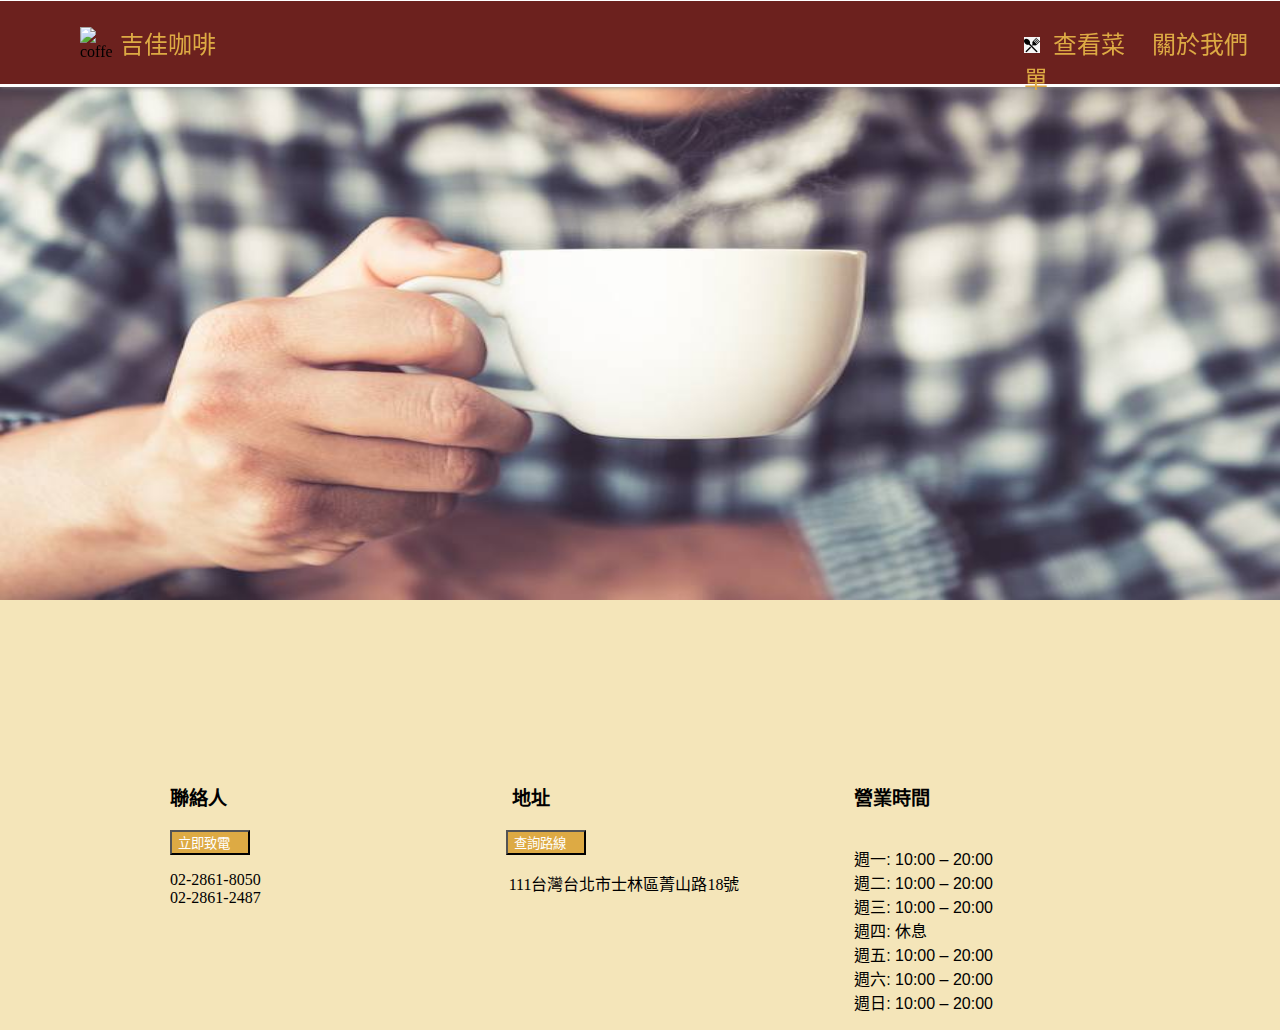
==== aboutus.html @ 7dd310c1 "我的關於我們" ====
<!DOCTYPE html>
<html lang="zh-TW">

<head>
  <meta charset="UTF-8">
  <meta name="viewport" content="width=device-width, initial-scale=1.0">
  <title>tbrccoffee</title>
  <link rel="stylesheet" type="text/css" href="css/normalize.css" />
  <link rel="stylesheet" type="text/css" href="css/aboutus.css" />
</head>

<body class="body">
  <header class="header">
    <div class="headerbox">
      <img src="/img/coffee_icon.jpg" alt="coffee_icon" class="coffee_icon">
      <p class="header_title">吉佳咖啡</p>
    </div><!-- headerbox -->
    <div class="header_link">
      <a href="" class="header_link_item menu_link"><img src="img/menu.jpg" alt="menu_image" class="menu_image">查看菜單</a>
      <a href="" class="header_link_item aboutus_link">關於我們</a>
    </div><!-- header_link -->
  </header><!-- header -->
  <div class="container">
    <img src="img/coffee1.jpg" alt="main_image" class="main_image">










    <footer class="footer">
      <div class="line_separate"></div>
      <div class="footer_itembox">
        <p class="footer_item">聯絡人</p>
        <p class="footer_item">地址</p>
        <p class="footer_item">營業時間</p>
      </div><!-- footer_itembox -->
      <aside class="footer_business_hour">
        <p class="business_hour">週一: 10:00 – 20:00<br>週二: 10:00 – 20:00<br>週三: 10:00 – 20:00<br>週四: 休息<br>週五: 10:00 –
          20:00<br>週六: 10:00 – 20:00<br>週日: 10:00 – 20:00</p>
      </aside><!-- footer_business_hour-->
      <div class="footer_button">
        <input class="call_button" type="button" value="立即致電" onclick="location.href=''">
        <input class="search_button" type="button" value="查詢路線" onclick="location.href=''">
      </div><!-- footer_button -->
      <div class="footer_databox">
        <p class="footer_data">02-2861-8050<br>02-2861-2487</p>
        <p class="footer_data footer_data_address">111台灣台北市士林區菁山路18號</p>
      </div><!-- footer_databox-->
    </footer>
  </div><!-- container -->
</body>

</html>
---- css/aboutus.css ----
.body {
  box-sizing: border-box;
  width: 100%;
  background-color: #f4e5b9;
  margin: 0em;
  padding: 0em;
}

/*-- header --*/
.header {
  position: fixed;
  top: 0;
  width: 100%;
  margin: 0px auto;
  display: flex;
  justify-content: space-between;
  align-items: center;
  border-width: 1px 0px 3px 0px;
  border-top-style: solid;
  border-bottom-style: solid;
  border-color: #ffffff;
  box-shadow: 0px 0px 5px #808080;
  background-color: #6c211e;
}

.headerbox {
  display: flex;
  align-items: center;
  margin: 0px 0px;
  padding-left: 5rem;
}

.coffee_icon {
  max-width: 2rem;
  max-height: 2rem;
}

.header_title {
  font-size: 1.5rem;
  color: #ddaa44;
  margin-left: 0.5rem;
}

.header_link {
  display: flex;
  justify-content: space-between;
  align-items: center;
  width: 20%;
}

.menu_image {
  max-width: 1rem;
  max-height: 1rem;
  margin-right: 0.8rem;
}

.header_link_item {
  font-size: 1.5rem;
  font-family: 'Fira Sans', sans-serif;
  color: #ddaa44;
  text-decoration: none;
  margin: 0px 0px;
}

.menu_link {
  width: 10rem;
  height: 2.2rem;
  margin-right: 1rem;
}

.aboutus_link {
  width: 10rem;
  height: 2.2rem;
  margin-right: 1rem;
}
/*-- container --*/
.container {
  width: 100%;
  margin-top: 0px;
  margin-left: 0px;
  margin-right: 0px;
  text-align: center;
}
/*-- basic_introduce --*/

.main_image {
  width: inherit;
  height:600px;
  margin: 0rem 0rem;
}






/*-- footer --*/
.footer{
  width: 940px;
  margin-top: 10rem;
  margin-left: auto;
  margin-right: auto;
  text-align: center;
}
.footer_itembox {
  display: flex;
  justify-content: space-between;
}

.footer_item {
  width: 16rem;
  text-align: left;
  font-size: 1.2rem;
  font-weight: 600;
}

.footer_business_hour {
  width: 33%;
  float: right;
  font-family: 'Fira Sans', sans-serif;
  color: #000000;
}

.business_hour {
  text-align: left;
  margin-left: 3.4rem;
}

.footer_button {
  display: flex;
}

.call_button {
  width: 5rem;
  text-align: left;
  background-color: #ddaa44;
  color: #ffffff;
}

.search_button{
  width: 5rem;
  text-align: left;
  background-color: #ddaa44;
  color: #ffffff;
  margin-left: 16rem;
}

.footer_databox {
  display: flex;
}

.footer_data {
  text-align: left;
}

.footer_data_address {
  margin-left: 15.5rem;
}
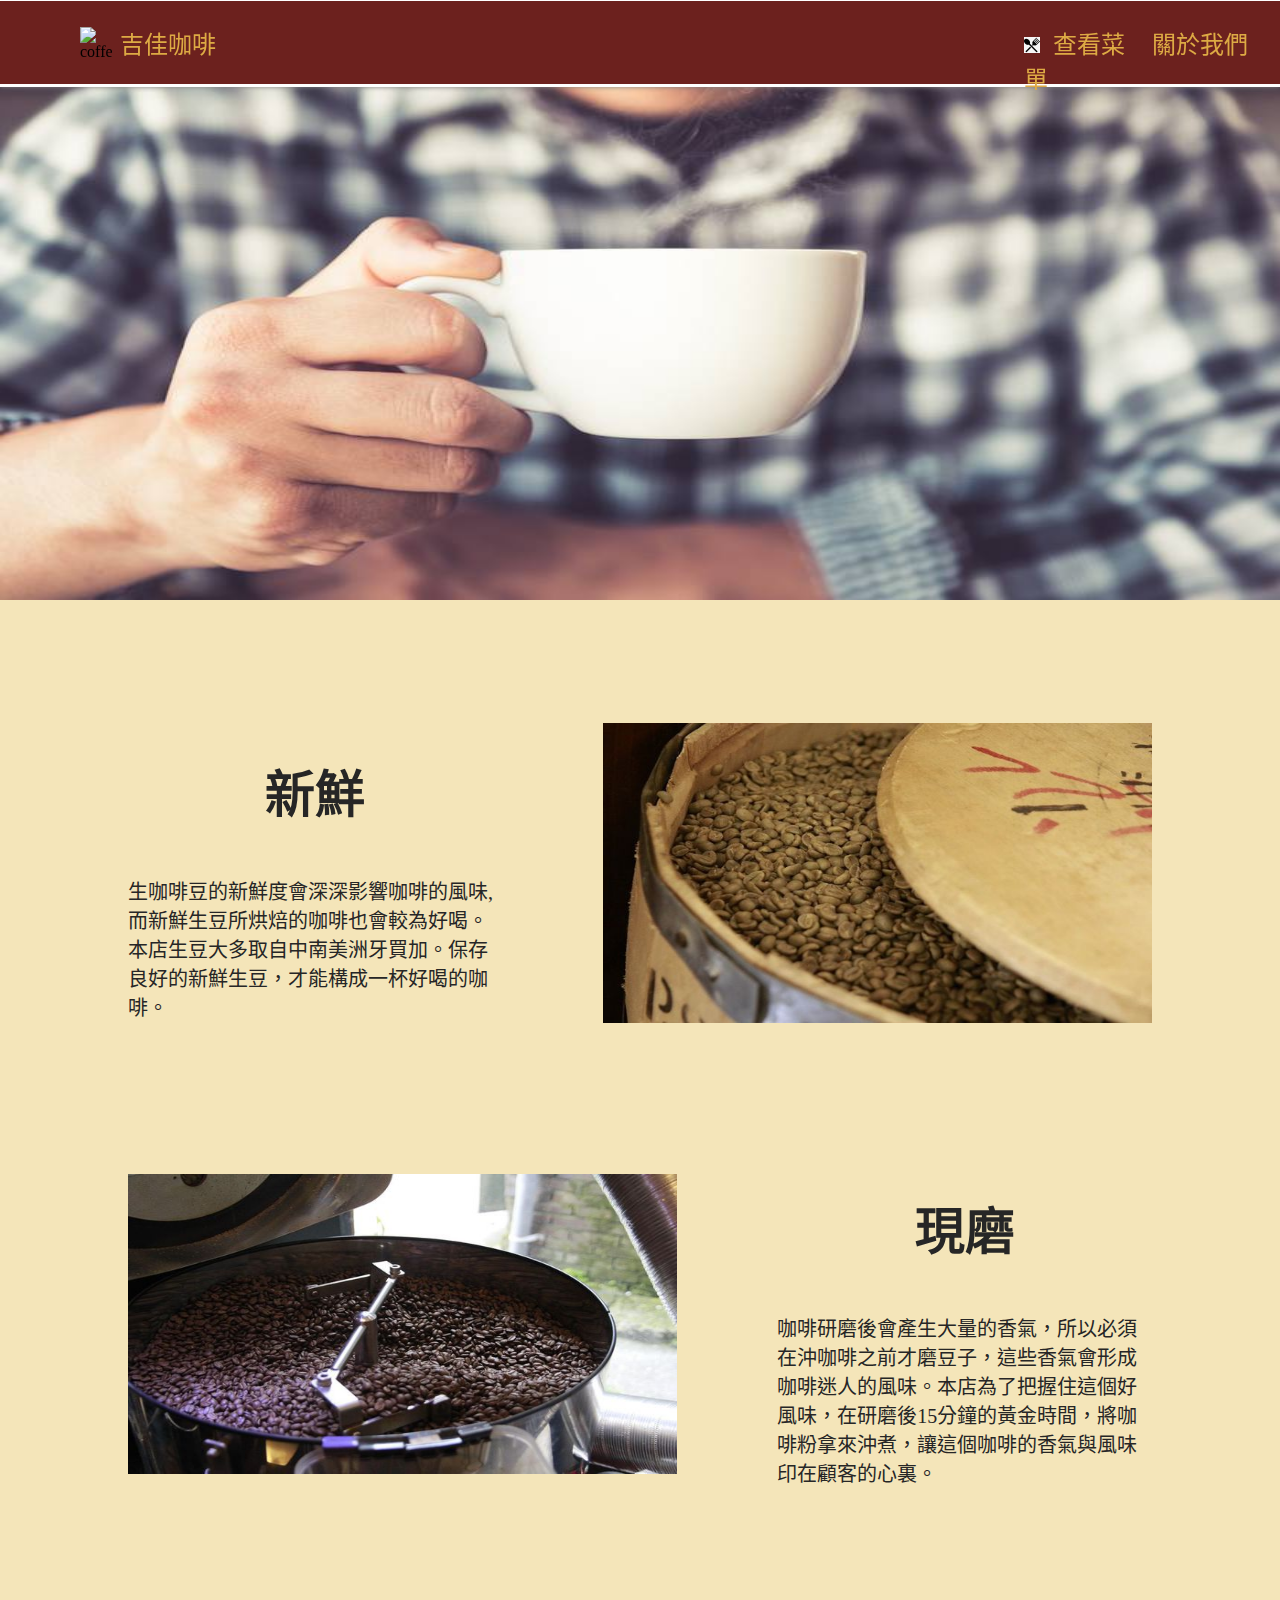
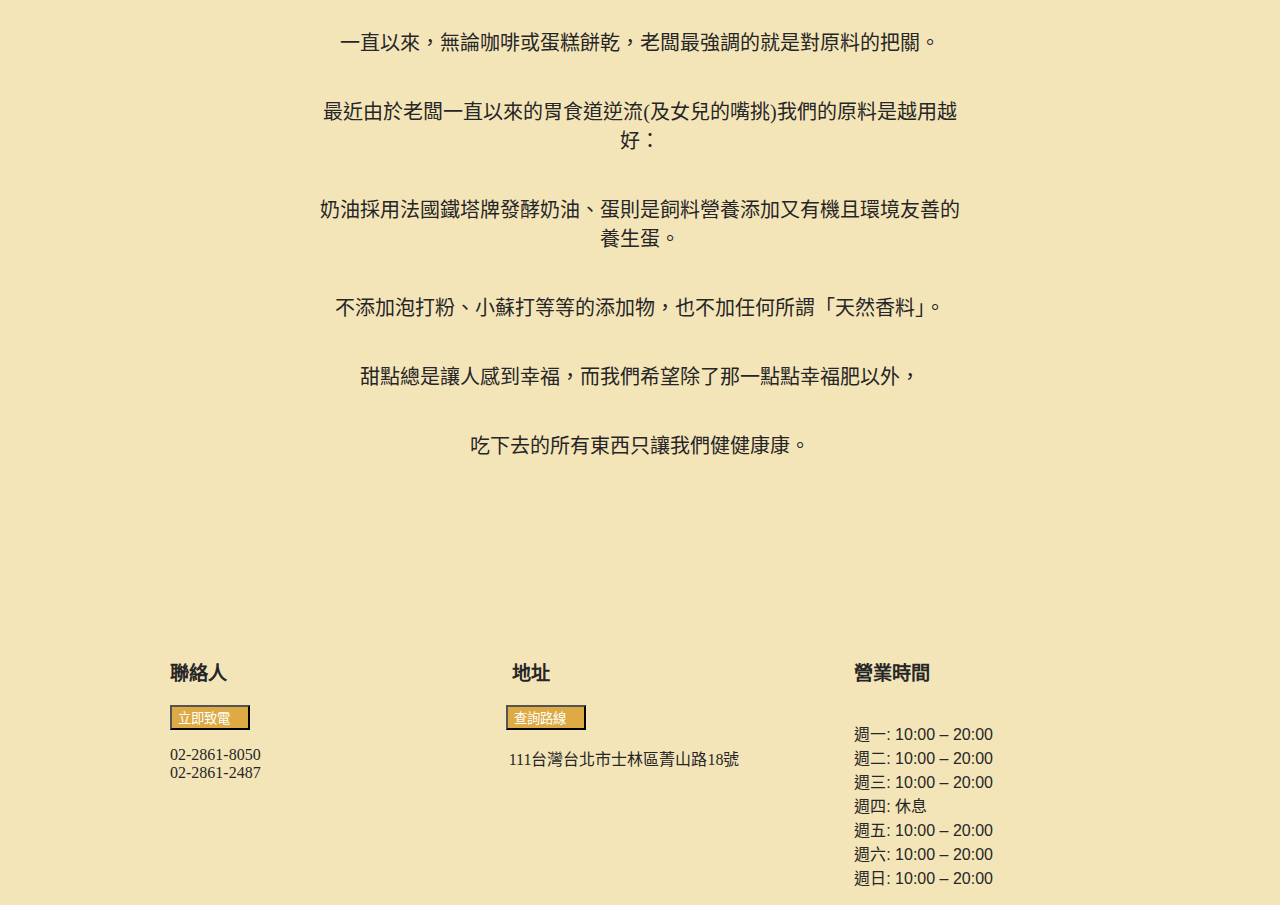
==== commit de4e9327: "我跟華見的完成了~" ====
--- a/aboutus.html
+++ b/aboutus.html
@@ -15,14 +15,52 @@
       <img src="/img/coffee_icon.jpg" alt="coffee_icon" class="coffee_icon">
       <p class="header_title">吉佳咖啡</p>
     </div><!-- headerbox -->
+
     <div class="header_link">
       <a href="" class="header_link_item menu_link"><img src="img/menu.jpg" alt="menu_image" class="menu_image">查看菜單</a>
       <a href="" class="header_link_item aboutus_link">關於我們</a>
     </div><!-- header_link -->
+
   </header><!-- header -->
+
   <div class="container">
     <img src="img/coffee1.jpg" alt="main_image" class="main_image">
+    <div class="big_block">
+      <div class="small_block">
+        <p class="small_title">新鮮</p>
+        <p class="small_text">  生咖啡豆的新鮮度會深深影響咖啡的風味,而新鮮生豆所烘焙的咖啡也會較為好喝。本店生豆大多取自中南美洲牙買加。保存良好的新鮮生豆，才能構成一杯好喝的咖啡。</p>
+      </div>
+      <img src="img/material2.jpg" alt="main_image" >
+    </div>
 
+    <div class="big_block">
+      <img src="img/bean1.jpg" alt="main_image" class="right" >
+      <div class="small_block left">
+        <p class="small_title">現磨</p>
+        <p class="small_text">  咖啡研磨後會產生大量的香氣，所以必須在沖咖啡之前才磨豆子，這些香氣會形成咖啡迷人的風味。本店為了把握住這個好風味，在研磨後15分鐘的黃金時間，將咖啡粉拿來沖煮，讓這個咖啡的香氣與風味印在顧客的心裏。</p>
+      </div>
+    </div>
+
+    <div class="medium_block big ">
+      <p>
+        一直以來，無論咖啡或蛋糕餅乾，老闆最強調的就是對原料的把關。
+      </p>
+      <p>
+        最近由於老闆一直以來的胃食道逆流(及女兒的嘴挑)我們的原料是越用越好：
+      </p>
+      <p>
+        奶油採用法國鐵塔牌發酵奶油、蛋則是飼料營養添加又有機且環境友善的養生蛋。
+      </p>
+      <p>
+        不添加泡打粉、小蘇打等等的添加物，也不加任何所謂「天然香料」。
+      </p>
+      <p>
+        甜點總是讓人感到幸福，而我們希望除了那一點點幸福肥以外，
+      </p>
+      <p>
+        吃下去的所有東西只讓我們健健康康。
+      </p>
+    </div>
 
 
 
--- a/css/aboutus.css
+++ b/css/aboutus.css
@@ -1,3 +1,19 @@
+@font-face {
+  font-family: 'jf-openhuninn-1.1';
+  src: url('font/jf-openhuninn-1.1.ttf') format("truetype");
+}
+
+html{
+  font-family: 'jf-openhuninn-1.1';
+}
+
+p{
+  color: #262626;
+}
+
+div{
+  display: block;
+}
 .body {
   box-sizing: border-box;
   width: 100%;
@@ -84,15 +100,66 @@
 /*-- basic_introduce --*/
 
 .main_image {
-  width: inherit;
+  width: 100%;
   height:600px;
   margin: 0rem 0rem;
-}
-
-
-
-
-
+  margin-bottom: 100px;
+}
+
+.big_block{
+  width:80%;
+  display: flex;
+  flex-direction: row;
+  justify-content: start;
+  align-items: center;
+  margin: auto;
+  margin-bottom: 100px;
+}
+
+.small_block{ 
+  width:40%;
+  flex-direction: column;
+  justify-content: space-around;
+  padding-right: 100px;
+} 
+
+.left{
+  padding-right: 0px;
+}
+ .right{
+   padding-right: 100px;
+ }
+
+.small_title{
+  font-size: 50px;
+  font-weight: bold;
+  text-align: center;
+}
+
+.small_text{
+  font-size: 20px;
+  text-align: left;
+}
+
+
+.big_block img{
+  width: 600px;
+  height: 300px;
+}
+.big{
+  font-size: 20px;
+}
+
+.medium_block
+{
+  display: flex;
+  align-items: center;
+  margin: auto;
+  margin-bottom: 100px;
+  width:50%;
+  flex-direction: column;
+  justify-content: space-around;
+}
 
 /*-- footer --*/
 .footer{
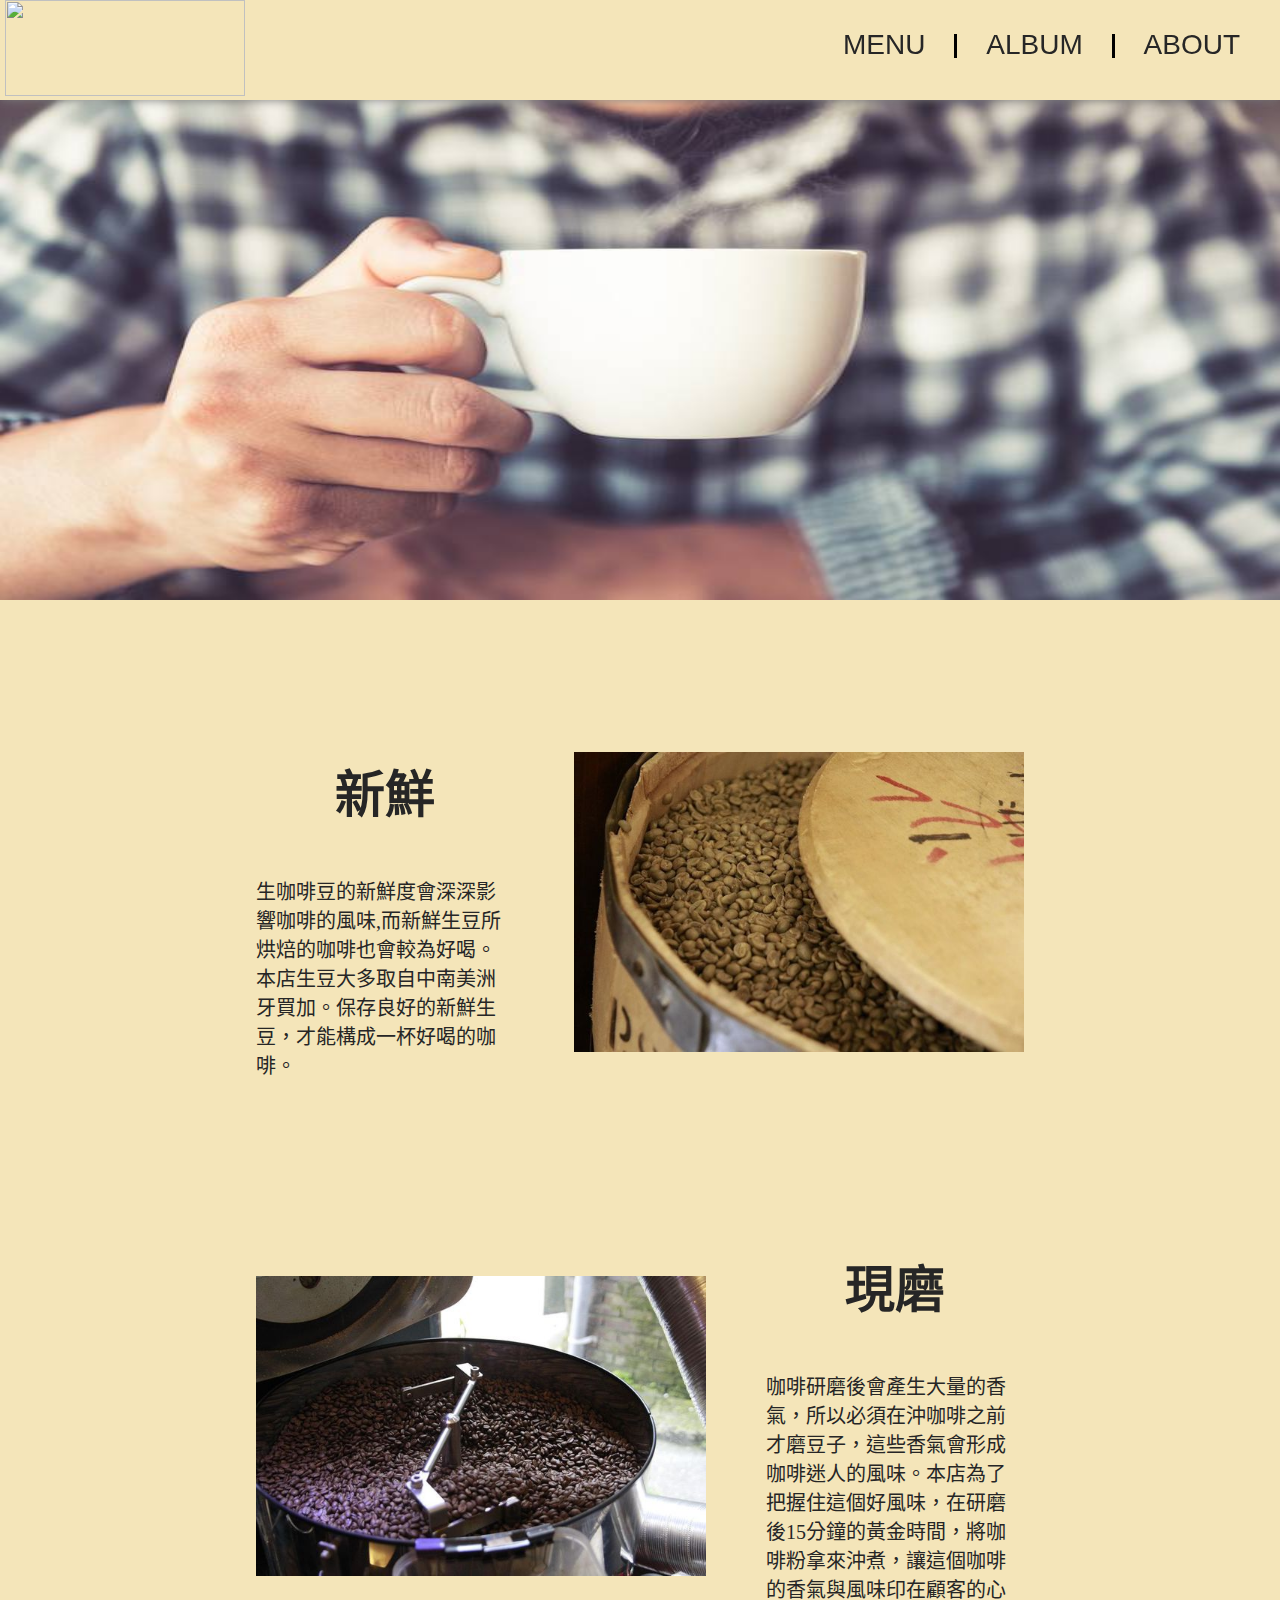
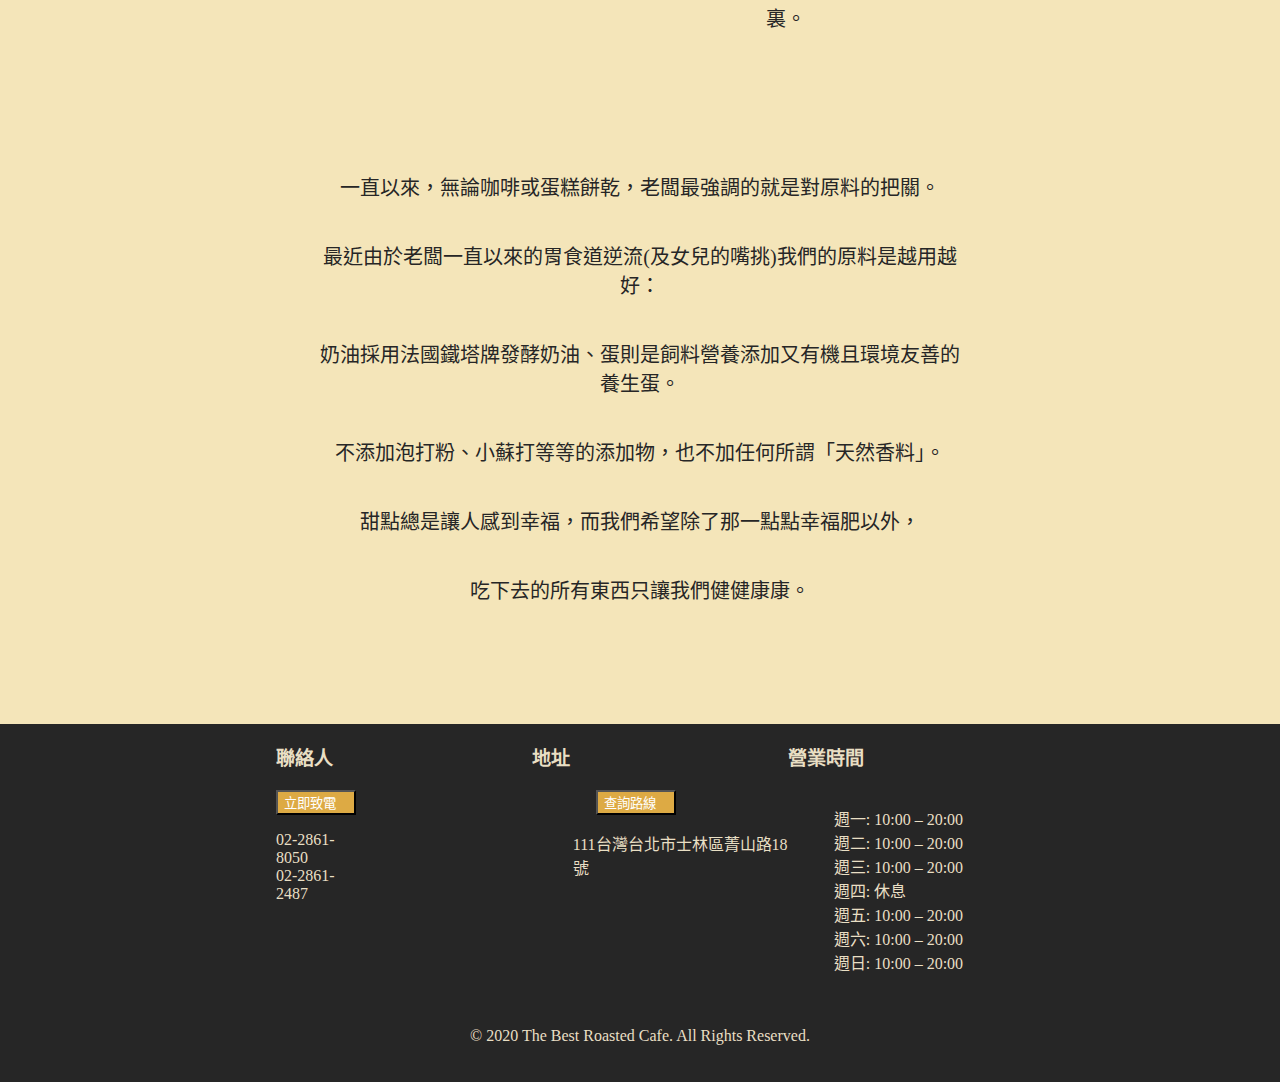
==== commit 9ca6366a: "修改footer" ====
--- a/aboutus.html
+++ b/aboutus.html
@@ -11,17 +11,17 @@
 
 <body class="body">
   <header class="header">
-    <div class="headerbox">
-      <img src="/img/coffee_icon.jpg" alt="coffee_icon" class="coffee_icon">
-      <p class="header_title">吉佳咖啡</p>
-    </div><!-- headerbox -->
-
-    <div class="header_link">
-      <a href="" class="header_link_item menu_link"><img src="img/menu.jpg" alt="menu_image" class="menu_image">查看菜單</a>
-      <a href="" class="header_link_item aboutus_link">關於我們</a>
-    </div><!-- header_link -->
-
-  </header><!-- header -->
+    <div class="title_header">
+      <a href="homepage.html"><img src="img/cafelogomini.png" class="logo"></a>
+      <div class="header_link">
+        <a href="menu.html" class="header_link_item menu_link">MENU</a>
+        <div class="line_separate_vertical"></div>
+        <a href="" class="header_link_item album_link">ALBUM</a>
+        <div class="line_separate_vertical"></div>
+        <a href="aboutus.html" class="header_link_item aboutus_link">ABOUT</a>
+      </div>
+    </div>
+  </header>
 
   <div class="container">
     <img src="img/coffee1.jpg" alt="main_image" class="main_image">
@@ -40,57 +40,44 @@
         <p class="small_text">  咖啡研磨後會產生大量的香氣，所以必須在沖咖啡之前才磨豆子，這些香氣會形成咖啡迷人的風味。本店為了把握住這個好風味，在研磨後15分鐘的黃金時間，將咖啡粉拿來沖煮，讓這個咖啡的香氣與風味印在顧客的心裏。</p>
       </div>
     </div>
+    <div class="medium_block big ">
+      <p>一直以來，無論咖啡或蛋糕餅乾，老闆最強調的就是對原料的把關。</p>
+      <p>最近由於老闆一直以來的胃食道逆流(及女兒的嘴挑)我們的原料是越用越好：</p>
+      <p>奶油採用法國鐵塔牌發酵奶油、蛋則是飼料營養添加又有機且環境友善的養生蛋。</p>
+      <p>不添加泡打粉、小蘇打等等的添加物，也不加任何所謂「天然香料」。</p>
+      <p>甜點總是讓人感到幸福，而我們希望除了那一點點幸福肥以外，</p>
+      <p>吃下去的所有東西只讓我們健健康康。</p>
+    </div>
+  </div>
+</div>
+  </body>
+</body>
 
-    <div class="medium_block big ">
-      <p>
-        一直以來，無論咖啡或蛋糕餅乾，老闆最強調的就是對原料的把關。
-      </p>
-      <p>
-        最近由於老闆一直以來的胃食道逆流(及女兒的嘴挑)我們的原料是越用越好：
-      </p>
-      <p>
-        奶油採用法國鐵塔牌發酵奶油、蛋則是飼料營養添加又有機且環境友善的養生蛋。
-      </p>
-      <p>
-        不添加泡打粉、小蘇打等等的添加物，也不加任何所謂「天然香料」。
-      </p>
-      <p>
-        甜點總是讓人感到幸福，而我們希望除了那一點點幸福肥以外，
-      </p>
-      <p>
-        吃下去的所有東西只讓我們健健康康。
-      </p>
-    </div>
-
-
-
-
-
-
-
-
-
-    <footer class="footer">
-      <div class="line_separate"></div>
+  <footer>
+    <div class="inline">
+    <div class="contact_us">
       <div class="footer_itembox">
         <p class="footer_item">聯絡人</p>
         <p class="footer_item">地址</p>
-        <p class="footer_item">營業時間</p>
+        <p class="footer_item">營業時間</p> 
       </div><!-- footer_itembox -->
       <aside class="footer_business_hour">
-        <p class="business_hour">週一: 10:00 – 20:00<br>週二: 10:00 – 20:00<br>週三: 10:00 – 20:00<br>週四: 休息<br>週五: 10:00 –
+        <p class="business_hour white">週一: 10:00 – 20:00<br>週二: 10:00 – 20:00<br>週三: 10:00 – 20:00<br>週四: 休息<br>週五: 10:00 –
           20:00<br>週六: 10:00 – 20:00<br>週日: 10:00 – 20:00</p>
       </aside><!-- footer_business_hour-->
       <div class="footer_button">
-        <input class="call_button" type="button" value="立即致電" onclick="location.href=''">
-        <input class="search_button" type="button" value="查詢路線" onclick="location.href=''">
+        <input class="call_button" type="button" value="立即致電" onclick="location.href='https://www.facebook.com/pg/coffeetbrc/photos/?tab=album&album_id=1263731573670120'">
+        <input class="search_button" type="button" value="查詢路線" onclick="location.href='https://goo.gl/maps/Lw1sW9oz4QoCK5LQ7'">
       </div><!-- footer_button -->
       <div class="footer_databox">
-        <p class="footer_data">02-2861-8050<br>02-2861-2487</p>
-        <p class="footer_data footer_data_address">111台灣台北市士林區菁山路18號</p>
+        <p class="footer_data white">02-2861-8050<br>02-2861-2487</p>
+        <p class="footer_data footer_data_address white">111台灣台北市士林區菁山路18號</p>
       </div><!-- footer_databox-->
-    </footer>
-  </div><!-- container -->
-</body>
+    </div><!-- container -->
+    </div>
+    <p class="footer">
+      © 2020 The Best Roasted Cafe. All Rights Reserved.
+    </p>
+  </footer> 
 
 </html>--- a/css/aboutus.css
+++ b/css/aboutus.css
@@ -1,6 +1,6 @@
 @font-face {
   font-family: 'jf-openhuninn-1.1';
-  src: url('font/jf-openhuninn-1.1.ttf') format("truetype");
+  src: url('../font/jf-openhuninn-1.1.ttf') format("truetype");
 }
 
 html{
@@ -23,72 +23,57 @@
 }
 
 /*-- header --*/
-.header {
+.title_header{
+  display: flex;
+  flex-direction: row;
+  justify-content: space-between;
+  align-items: center;
+  width: auto;
+  background-color: #f4e5b9;
+  margin-bottom: 10px;
+
   position: fixed;
   top: 0;
   width: 100%;
   margin: 0px auto;
-  display: flex;
-  justify-content: space-between;
-  align-items: center;
-  border-width: 1px 0px 3px 0px;
-  border-top-style: solid;
-  border-bottom-style: solid;
-  border-color: #ffffff;
-  box-shadow: 0px 0px 5px #808080;
-  background-color: #6c211e;
-}
-
-.headerbox {
-  display: flex;
-  align-items: center;
-  margin: 0px 0px;
-  padding-left: 5rem;
-}
-
-.coffee_icon {
-  max-width: 2rem;
-  max-height: 2rem;
-}
-
-.header_title {
-  font-size: 1.5rem;
-  color: #ddaa44;
-  margin-left: 0.5rem;
+  box-shadow: 0px 0px 10px #808080;
+  z-index: 100;
+}
+
+.logo {
+  margin-left: 5px;
+  width: 15rem;
+  height: 6rem;
 }
 
 .header_link {
   display: flex;
-  justify-content: space-between;
-  align-items: center;
-  width: 20%;
-}
-
-.menu_image {
-  max-width: 1rem;
-  max-height: 1rem;
-  margin-right: 0.8rem;
+  justify-content: flex-end;
+  align-items: flex-end;
 }
 
 .header_link_item {
-  font-size: 1.5rem;
+  font-size: 28px;
   font-family: 'Fira Sans', sans-serif;
-  color: #ddaa44;
+  color: #262626;
   text-decoration: none;
   margin: 0px 0px;
-}
-
-.menu_link {
-  width: 10rem;
-  height: 2.2rem;
-  margin-right: 1rem;
+  margin-bottom: 10px;
+}
+
+.line_separate_vertical {
+  width: .2rem;
+  height: 1.5rem;
+  background-color: #000000;
+  margin-top: auto;
+  margin-bottom: 0.8rem;
+  margin-left: 1.8rem;
+  margin-right: 1.8rem;
 }
 
 .aboutus_link {
-  width: 10rem;
-  height: 2.2rem;
-  margin-right: 1rem;
-}
+  margin-right: 40px;
+} 
 /*-- container --*/
 .container {
   width: 100%;
@@ -107,7 +92,7 @@
 }
 
 .big_block{
-  width:80%;
+  width:60%;
   display: flex;
   flex-direction: row;
   justify-content: start;
@@ -120,14 +105,14 @@
   width:40%;
   flex-direction: column;
   justify-content: space-around;
-  padding-right: 100px;
+  padding-right: 60px;
 } 
 
 .left{
   padding-right: 0px;
 }
  .right{
-   padding-right: 100px;
+   padding-right: 60px;
  }
 
 .small_title{
@@ -143,7 +128,7 @@
 
 
 .big_block img{
-  width: 600px;
+  width: 500px;
   height: 300px;
 }
 .big{
@@ -162,13 +147,12 @@
 }
 
 /*-- footer --*/
-.footer{
-  width: 940px;
-  margin-top: 10rem;
-  margin-left: auto;
-  margin-right: auto;
-  text-align: center;
-}
+.contact_us {
+  margin-left: 2.5rem;
+  width:60%;
+  
+}
+
 .footer_itembox {
   display: flex;
   justify-content: space-between;
@@ -179,47 +163,91 @@
   text-align: left;
   font-size: 1.2rem;
   font-weight: 600;
-}
-
+  color: #e9dfc4;
+}
+
+.footer_button {
+  display: flex;
+}
+
+.call_button {
+  width: 5rem;
+  text-align: left;
+  background-color: #ddaa44;
+  color: #ffffff;
+}
+
+.search_button{
+  width: 5rem;
+  text-align: left;
+  background-color: #ddaa44;
+  color: #ffffff;
+  margin-left: 15rem;
+}
+
+.footer_databox {
+  display: flex;
+}
+
+.footer_data {
+  text-align: left;
+}
+
+.footer_data_address {
+  margin-left: 13.2rem;
+}
 .footer_business_hour {
   width: 33%;
   float: right;
-  font-family: 'Fira Sans', sans-serif;
   color: #000000;
 }
 
 .business_hour {
   text-align: left;
-  margin-left: 3.4rem;
-}
-
-.footer_button {
-  display: flex;
-}
-
-.call_button {
-  width: 5rem;
-  text-align: left;
-  background-color: #ddaa44;
-  color: #ffffff;
-}
-
-.search_button{
-  width: 5rem;
-  text-align: left;
-  background-color: #ddaa44;
-  color: #ffffff;
-  margin-left: 16rem;
-}
-
-.footer_databox {
-  display: flex;
-}
-
-.footer_data {
-  text-align: left;
-}
-
-.footer_data_address {
-  margin-left: 15.5rem;
+  margin-left: 2.7rem;
+}
+/*-- footer --*/
+footer {
+  width: 100%;
+  margin-left: 0px;
+  height: auto;
+  background-color: #262626;
+  display: flex;
+  flex-direction: column;
+  margin-top: 80px;
+  margin-bottom: 0px;
+  justify-content: center;
+  align-content: center;
+}
+.inline{
+  display:flex;
+  flex-direction: row;
+  justify-content: center;
+  align-content: center;
+}
+.footer {
+  font-family: 'jf-openhuninn-1.1';
+  font-size: 16px;
+  padding-top: 24px;
+  padding-bottom: 25px;
+  font-weight: normal;
+  font-stretch: normal;
+  font-style: normal;
+  line-height: 11px;
+  letter-spacing: normal;
+  text-align: center;
+  color: #e9dfc4;
+}
+  
+
+.page_title {/*-- page title --*/
+  font-size: 2rem;
+  margin: 0px;
+  padding: 0px;
+  margin-bottom: 2rem;
+  color: #e9dfc4;
+}
+
+.white{
+  color: #e9dfc4;
 }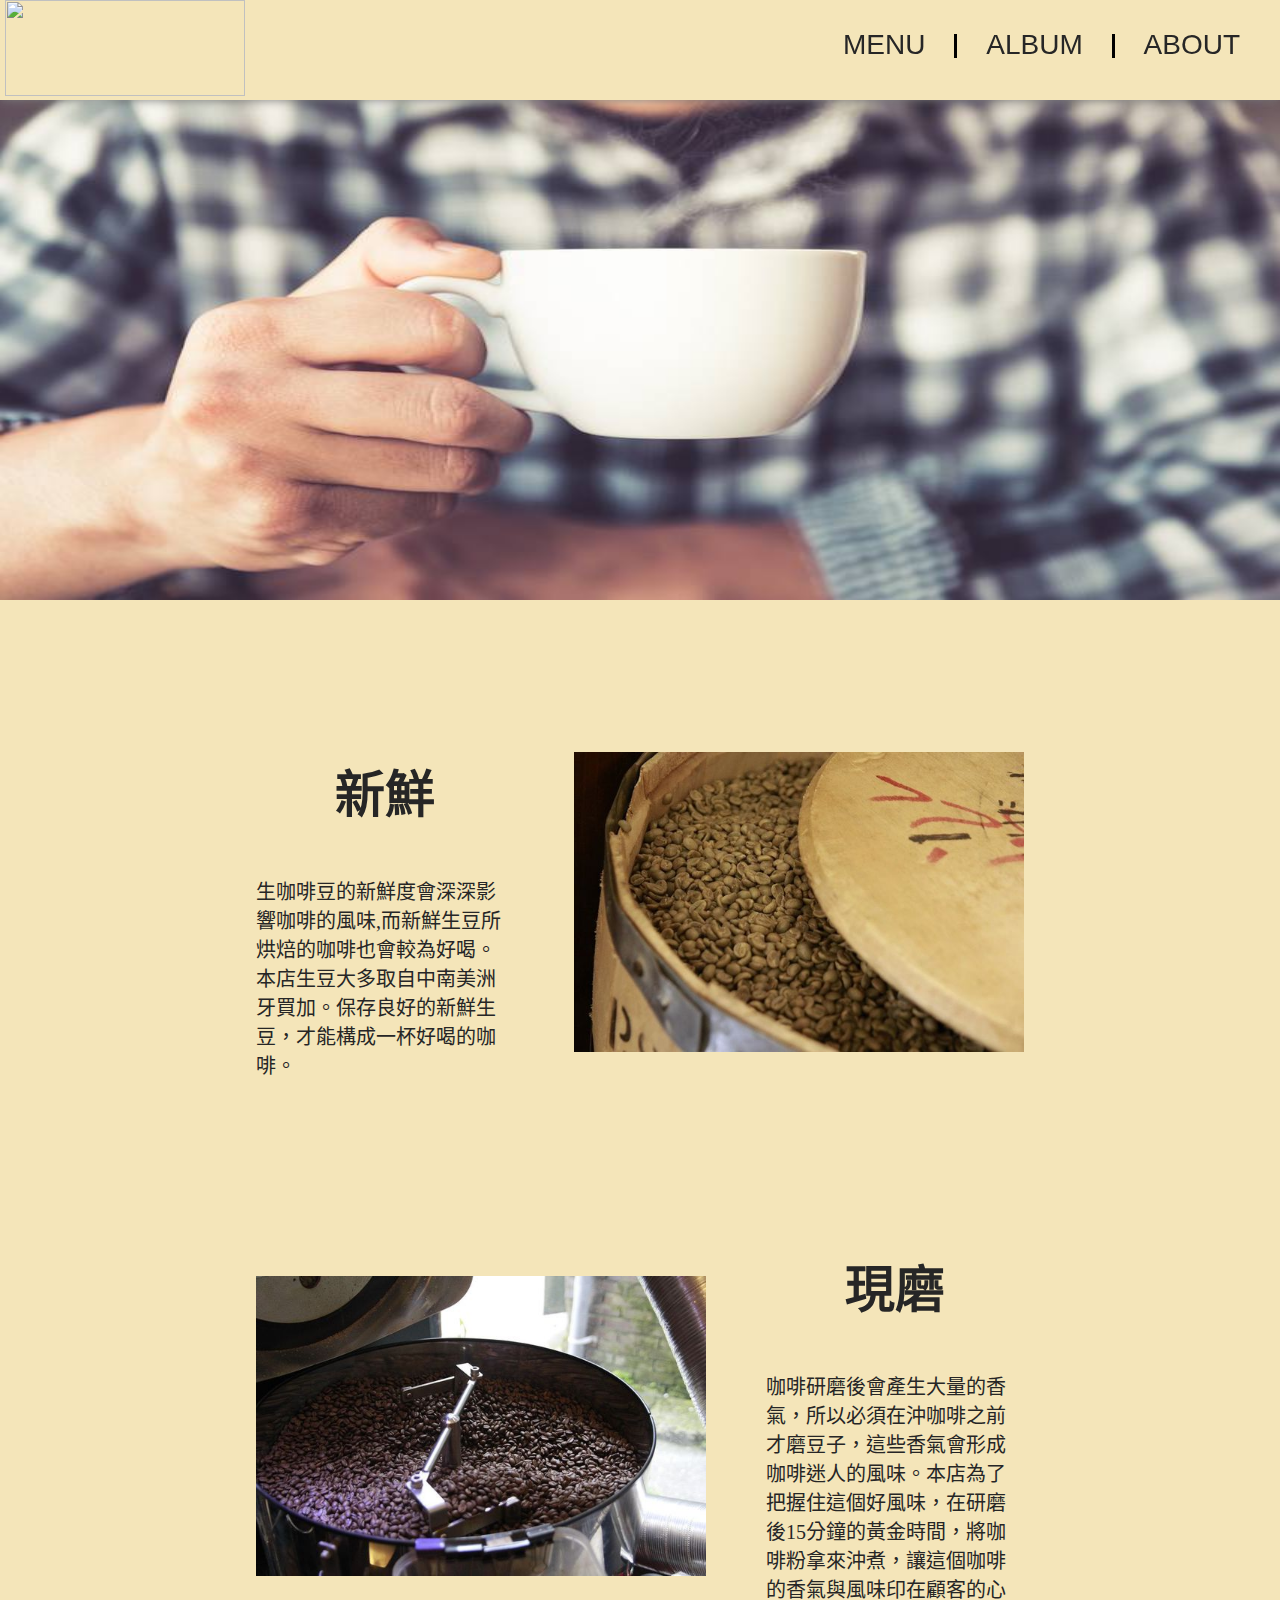
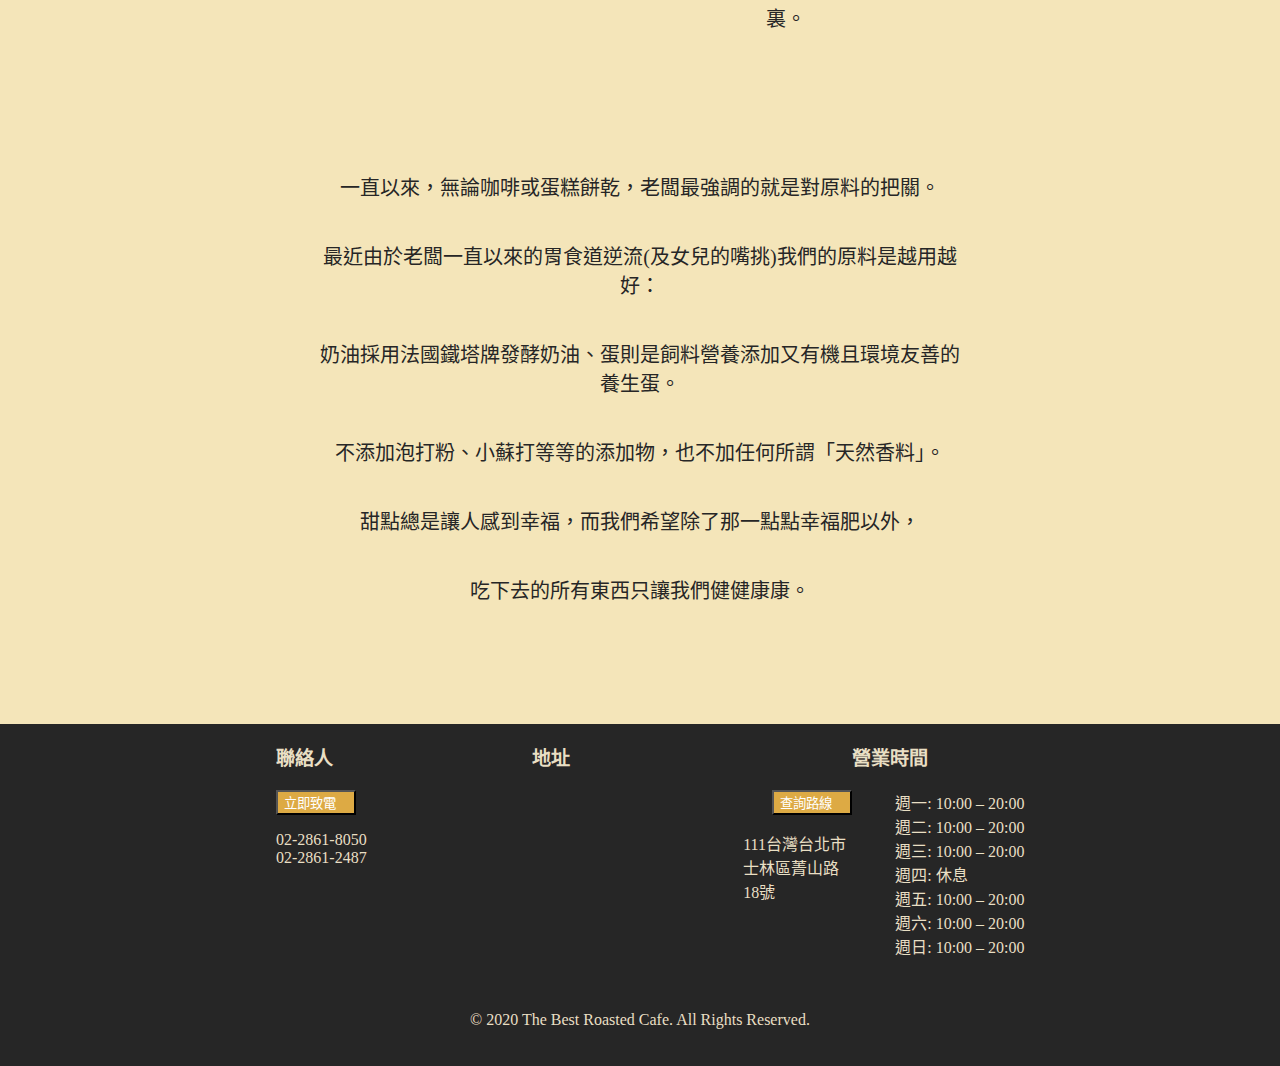
==== commit 55a988bf: "no message" ====
--- a/aboutus.html
+++ b/aboutus.html
@@ -16,7 +16,7 @@
       <div class="header_link">
         <a href="menu.html" class="header_link_item menu_link">MENU</a>
         <div class="line_separate_vertical"></div>
-        <a href="" class="header_link_item album_link">ALBUM</a>
+        <a href="album.html" class="header_link_item album_link">ALBUM</a>
         <div class="line_separate_vertical"></div>
         <a href="aboutus.html" class="header_link_item aboutus_link">ABOUT</a>
       </div>
@@ -53,31 +53,34 @@
   </body>
 </body>
 
-  <footer>
-    <div class="inline">
+<footer>
+  <div class="inline">
     <div class="contact_us">
       <div class="footer_itembox">
-        <p class="footer_item">聯絡人</p>
-        <p class="footer_item">地址</p>
-        <p class="footer_item">營業時間</p> 
-      </div><!-- footer_itembox -->
-      <aside class="footer_business_hour">
-        <p class="business_hour white">週一: 10:00 – 20:00<br>週二: 10:00 – 20:00<br>週三: 10:00 – 20:00<br>週四: 休息<br>週五: 10:00 –
-          20:00<br>週六: 10:00 – 20:00<br>週日: 10:00 – 20:00</p>
-      </aside><!-- footer_business_hour-->
-      <div class="footer_button">
-        <input class="call_button" type="button" value="立即致電" onclick="location.href='https://www.facebook.com/pg/coffeetbrc/photos/?tab=album&album_id=1263731573670120'">
-        <input class="search_button" type="button" value="查詢路線" onclick="location.href='https://goo.gl/maps/Lw1sW9oz4QoCK5LQ7'">
-      </div><!-- footer_button -->
-      <div class="footer_databox">
-        <p class="footer_data white">02-2861-8050<br>02-2861-2487</p>
-        <p class="footer_data footer_data_address white">111台灣台北市士林區菁山路18號</p>
-      </div><!-- footer_databox-->
-    </div><!-- container -->
+        <div class="long">
+          <p class="footer_item">聯絡人</p>
+          <input class="call_button" type="button" value="立即致電"
+            onclick="location.href='https://www.facebook.com/pg/coffeetbrc/photos/?tab=album&album_id=1263731573670120'">
+            <p class="footer_data  white">02-2861-8050<br>02-2861-2487</p>
+        </div>
+        <div  class="long">
+          <p class="footer_item">地址</p>
+          <input class="search_button" type="button" value="查詢路線"
+          onclick="location.href='https://goo.gl/maps/Lw1sW9oz4QoCK5LQ7'">
+          <p class="footer_data footer_data_address white">111台灣台北市士林區菁山路18號</p>
+        </div>
+        <div  class="long">
+          <p class="footer_item">營業時間</p>
+          <p class="business_hour white">週一: 10:00 – 20:00<br>週二: 10:00 – 20:00<br>週三: 10:00 – 20:00<br>週四: 休息<br>週五:
+           10:00 –
+            20:00<br>週六: 10:00 – 20:00<br>週日: 10:00 – 20:00</p>
+        </div>
+      </div><!-- container -->
     </div>
-    <p class="footer">
-      © 2020 The Best Roasted Cafe. All Rights Reserved.
-    </p>
-  </footer> 
+  </div>
+  <p class="footer">
+    © 2020 The Best Roasted Cafe. All Rights Reserved.
+  </p>
+</footer>
 
 </html>--- a/css/aboutus.css
+++ b/css/aboutus.css
@@ -21,7 +21,6 @@
   margin: 0em;
   padding: 0em;
 }
-
 /*-- header --*/
 .title_header{
   display: flex;
@@ -31,13 +30,13 @@
   width: auto;
   background-color: #f4e5b9;
   margin-bottom: 10px;
-
   position: fixed;
   top: 0;
   width: 100%;
   margin: 0px auto;
   box-shadow: 0px 0px 10px #808080;
   z-index: 100;
+  height: 100px;
 }
 
 .logo {
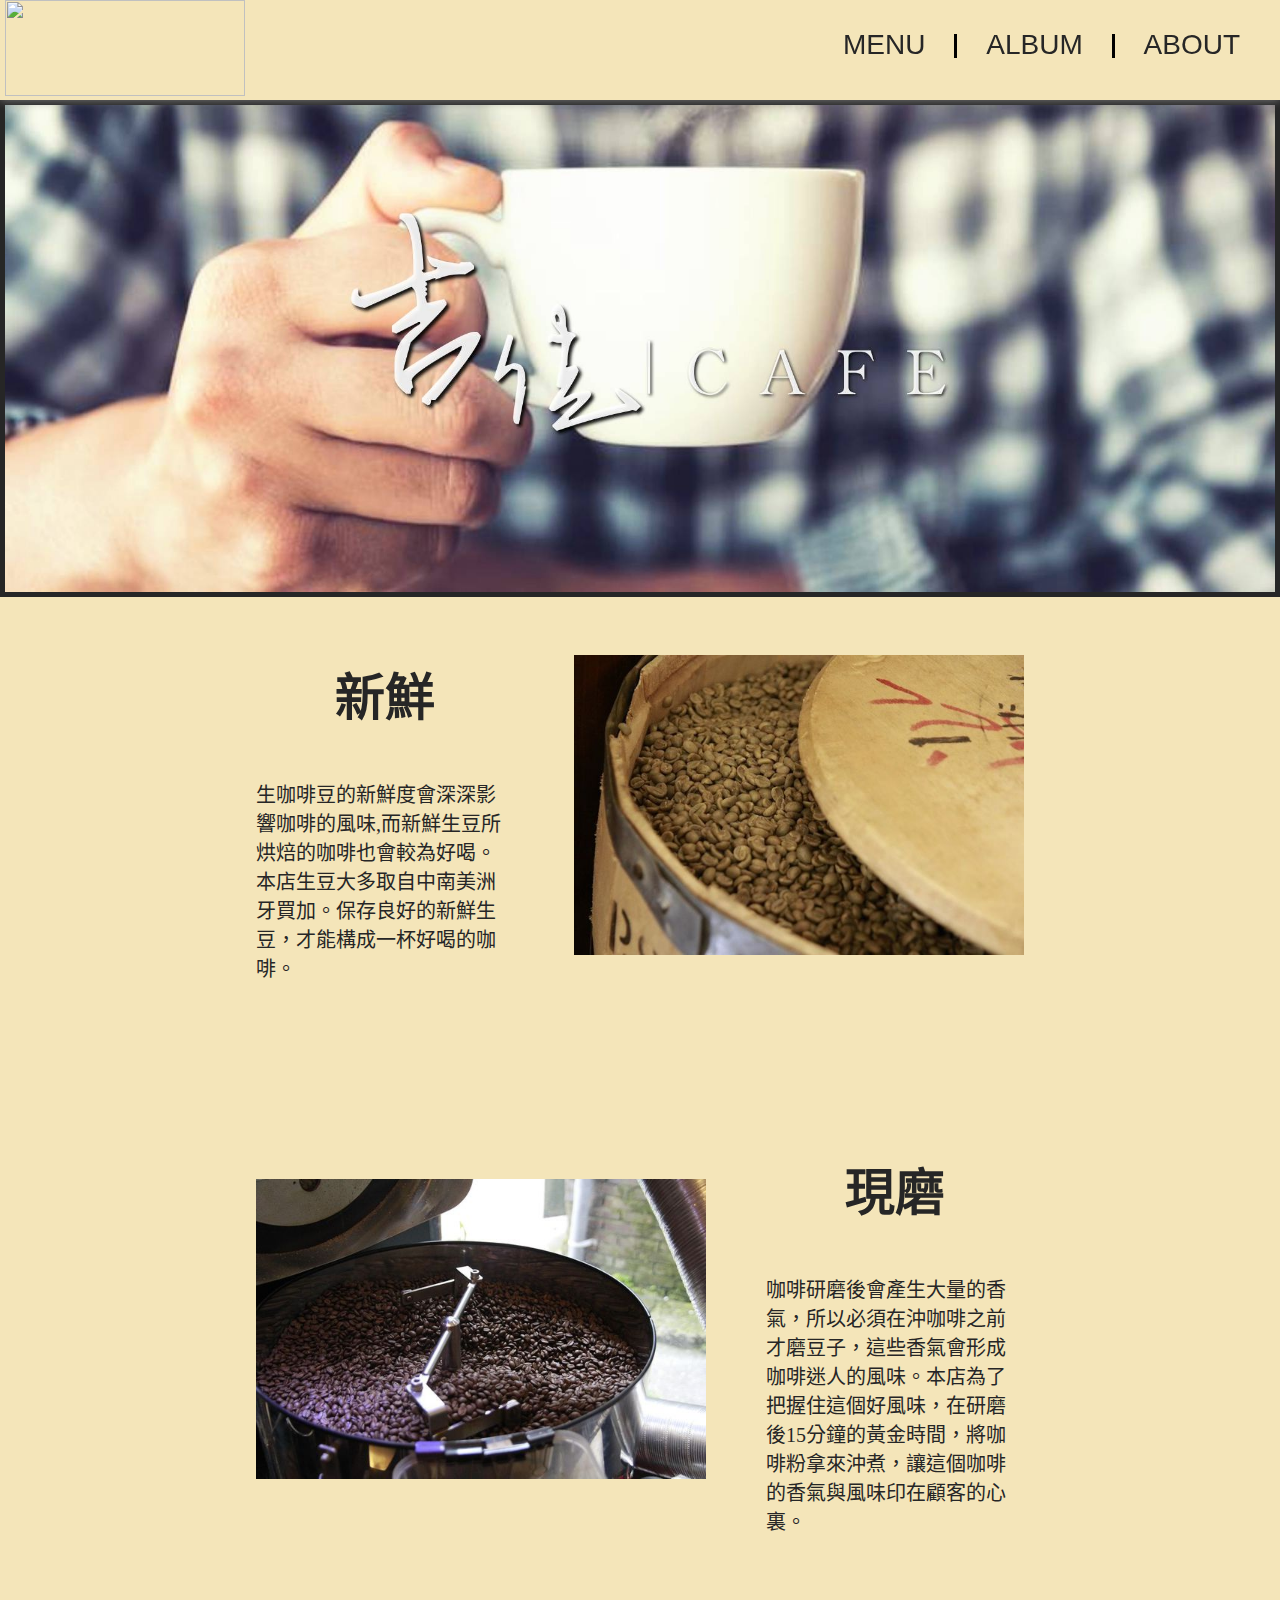
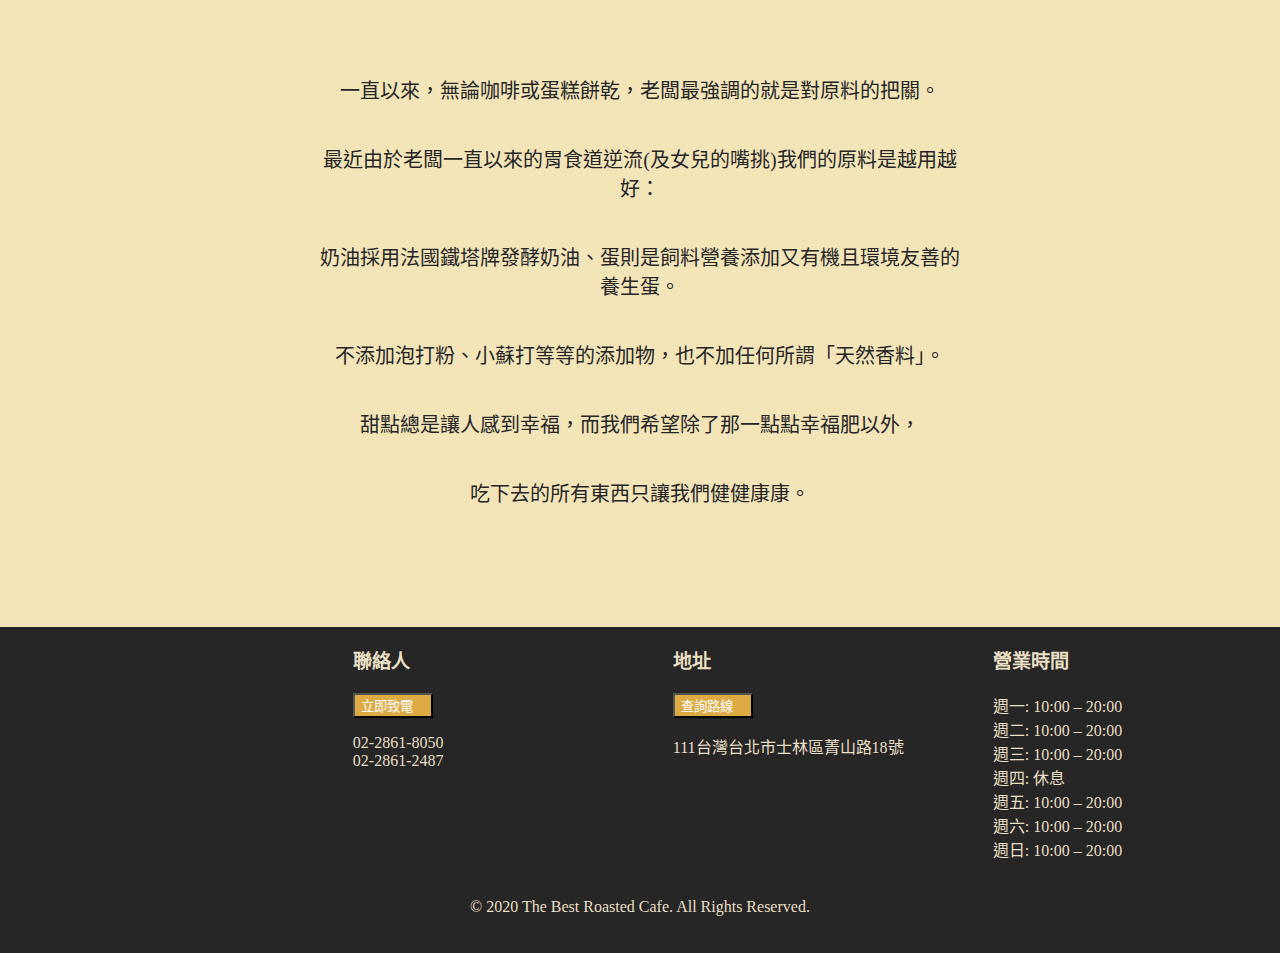
==== commit 33324765: "大更新" ====
--- a/aboutus.html
+++ b/aboutus.html
@@ -4,9 +4,9 @@
 <head>
   <meta charset="UTF-8">
   <meta name="viewport" content="width=device-width, initial-scale=1.0">
-  <title>tbrccoffee</title>
   <link rel="stylesheet" type="text/css" href="css/normalize.css" />
   <link rel="stylesheet" type="text/css" href="css/aboutus.css" />
+  <title>吉佳咖啡 | Aboutus</title>
 </head>
 
 <body class="body">
@@ -24,7 +24,11 @@
   </header>
 
   <div class="container">
-    <img src="img/coffee1.jpg" alt="main_image" class="main_image">
+    <div class="imagebackground">
+      <div class="main_image">
+        <img src="img/coffee111.jpg" class="resize">
+      </div>
+    </div>
     <div class="big_block">
       <div class="small_block">
         <p class="small_title">新鮮</p>
@@ -60,7 +64,7 @@
         <div class="long">
           <p class="footer_item">聯絡人</p>
           <input class="call_button" type="button" value="立即致電"
-            onclick="location.href='https://www.facebook.com/pg/coffeetbrc/photos/?tab=album&album_id=1263731573670120'">
+            onclick="location.href='https://www.facebook.com/coffeetbrc/'">
             <p class="footer_data  white">02-2861-8050<br>02-2861-2487</p>
         </div>
         <div  class="long">
--- a/css/aboutus.css
+++ b/css/aboutus.css
@@ -83,11 +83,29 @@
 }
 /*-- basic_introduce --*/
 
+.imagebackground {
+  margin-top: 100px;
+  margin-bottom: 10px;
+  width: auto;
+  display: flex;
+  justify-content: center;
+  align-self: center;
+  height: auto;
+  background-color: #262626;
+}
+
 .main_image {
-  width: 100%;
-  height:600px;
-  margin: 0rem 0rem;
-  margin-bottom: 100px;
+  width: auto;
+  height: 487px;
+  padding-top: 5px;
+  padding-left: 5px;
+  padding-right: 5px;
+  padding-bottom: 5px;
+}
+
+.resize {
+  max-width: 100%;
+  height: 100%;
 }
 
 .big_block{
@@ -148,13 +166,13 @@
 /*-- footer --*/
 .contact_us {
   margin-left: 2.5rem;
-  width:60%;
+  width:48%;
   
 }
 
 .footer_itembox {
   display: flex;
-  justify-content: space-between;
+  justify-content:space-between;
 }
 
 .footer_item {
@@ -181,29 +199,33 @@
   text-align: left;
   background-color: #ddaa44;
   color: #ffffff;
-  margin-left: 15rem;
+  margin-left: 0;
 }
 
 .footer_databox {
   display: flex;
+  margin: 0px;
+  padding: 0px;
 }
 
 .footer_data {
   text-align: left;
 }
 
+
 .footer_data_address {
-  margin-left: 13.2rem;
+  margin-left: 0;
 }
 .footer_business_hour {
-  width: 33%;
+  width: 30%;
   float: right;
-  color: #000000;
+  padding: 0px;
+  margin-right: 1.6rem;
 }
 
 .business_hour {
   text-align: left;
-  margin-left: 2.7rem;
+  margin:0;
 }
 /*-- footer --*/
 footer {
@@ -238,15 +260,9 @@
   color: #e9dfc4;
 }
   
-
-.page_title {/*-- page title --*/
-  font-size: 2rem;
-  margin: 0px;
-  padding: 0px;
-  margin-bottom: 2rem;
-  color: #e9dfc4;
-}
-
 .white{
   color: #e9dfc4;
+}
+.long{
+ margin-right: 4rem;
 }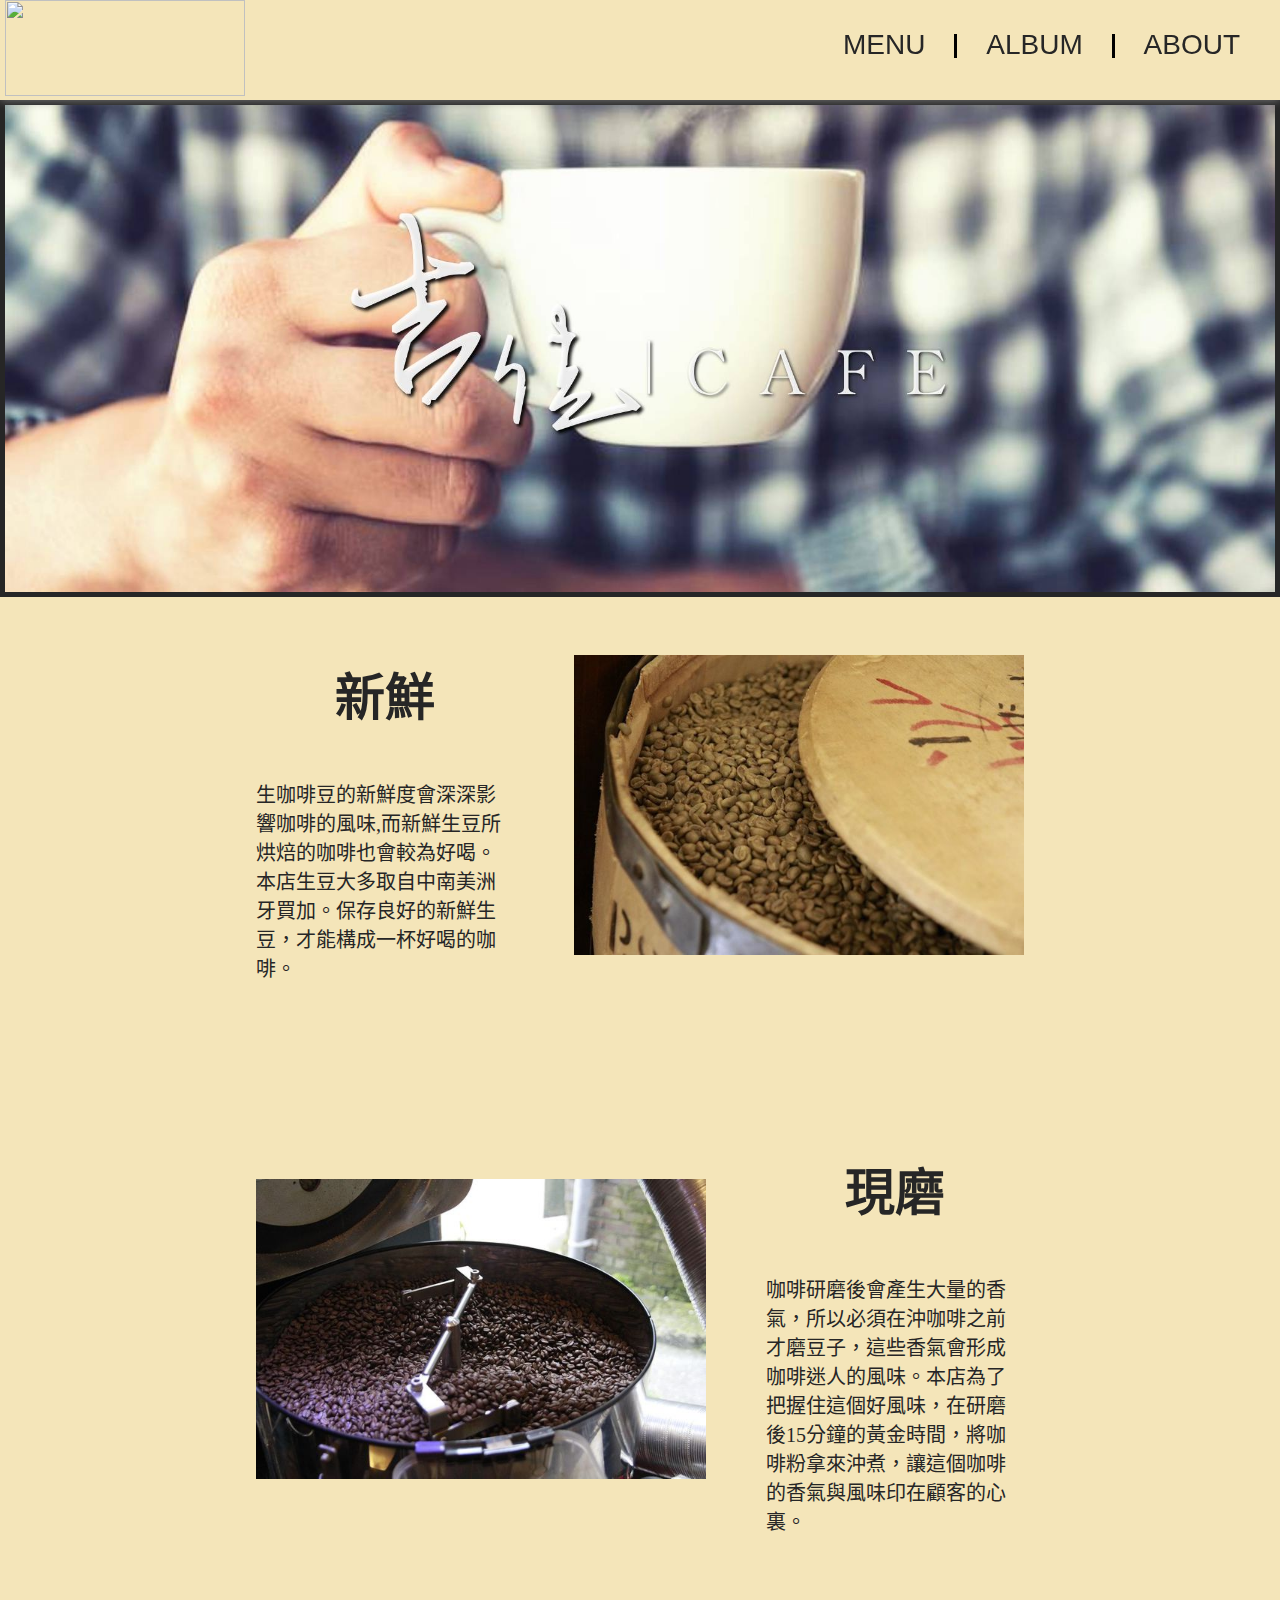
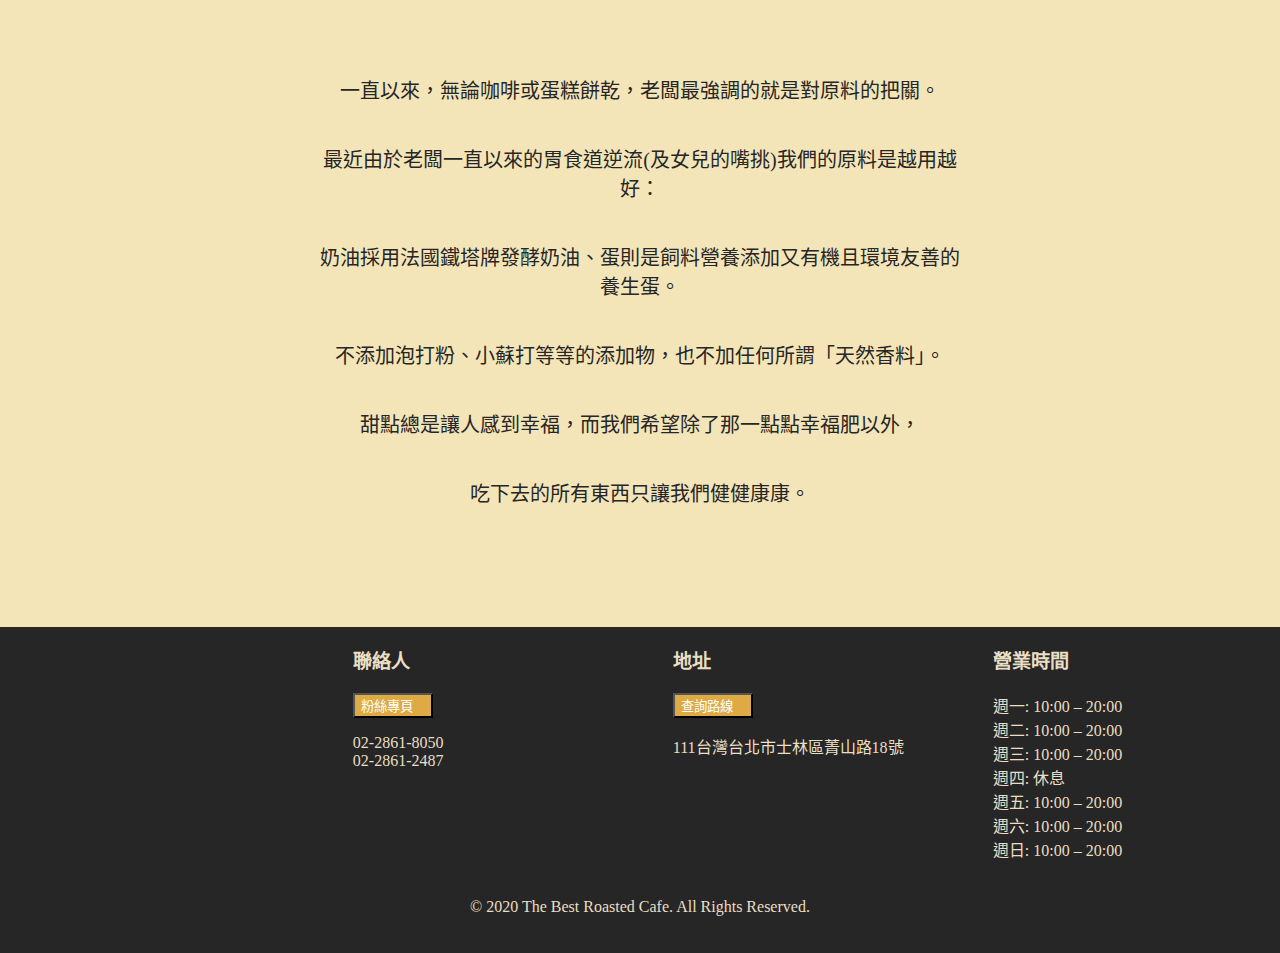
==== commit 010323bd: "no message" ====
--- a/aboutus.html
+++ b/aboutus.html
@@ -63,7 +63,7 @@
       <div class="footer_itembox">
         <div class="long">
           <p class="footer_item">聯絡人</p>
-          <input class="call_button" type="button" value="立即致電"
+          <input class="call_button" type="button" value="粉絲專頁"
             onclick="location.href='https://www.facebook.com/coffeetbrc/'">
             <p class="footer_data  white">02-2861-8050<br>02-2861-2487</p>
         </div>
